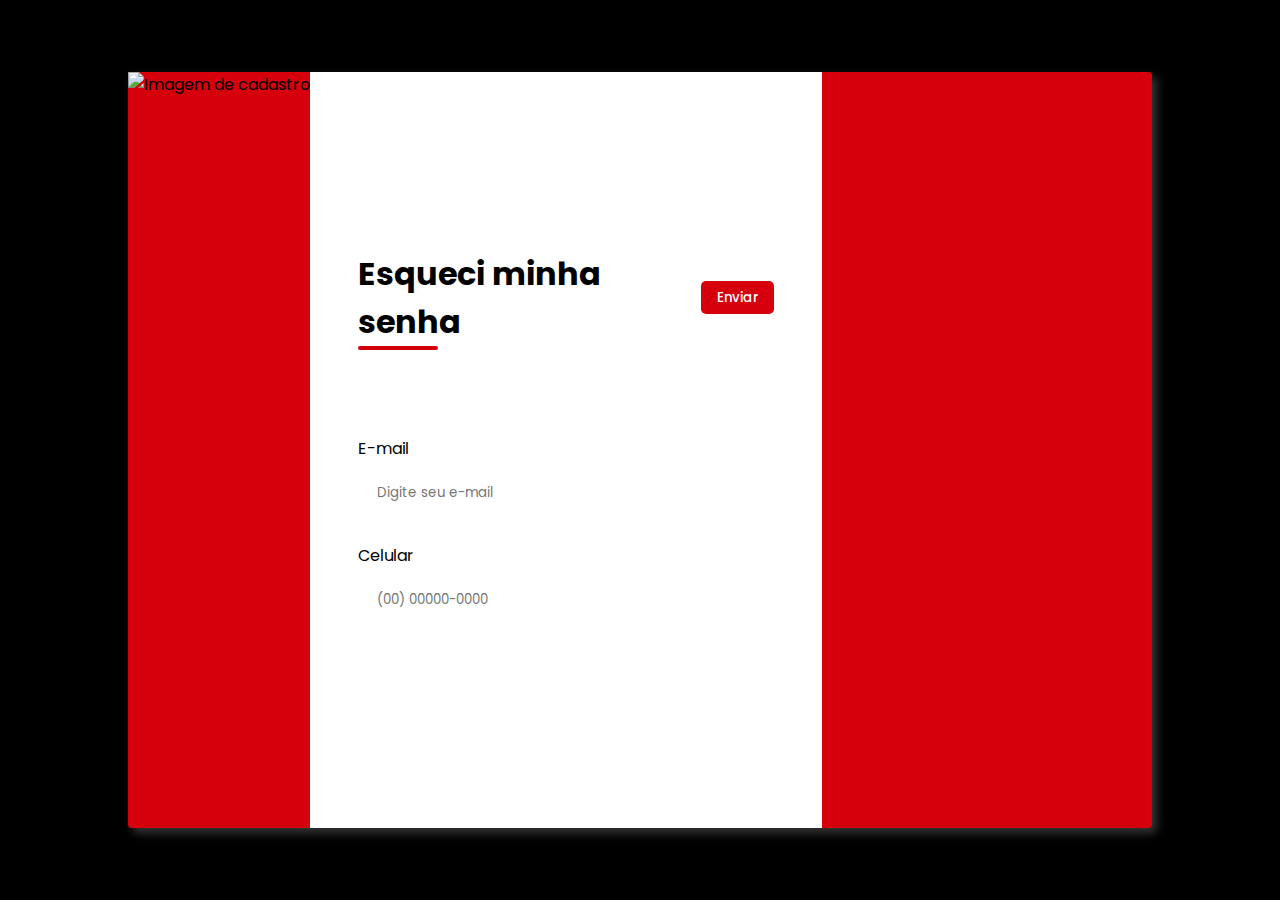
==== esqueci_Senha.html @ b3949811 "Add files via upload" ====
<!DOCTYPE html>
<html lang="pt-br">
<head>
    <meta charset="UTF-8">
    <meta http-equiv="X-UA-Compatible" content="IE=edge">
    <meta name="viewport" content="width=device-width, initial-scale=1.0">
    <link rel="stylesheet" href="/style_esqueci_senha.css">
    <title>HOMOLOG S.A</title>
</head>

<body>
    <div class="container">
        <div class="form-img">
            <img src="./images/undraw_profile_details_re_ch9r.svg" alt="Imagem de cadastro">
        </div>
        <div class="form">
            <form action="#">
                <div class="form-header">
                    <div class="title">
                        <h1>Esqueci minha senha</h1>
                    </div>
                    <div class="login-button">
                        <button><a href="#">Enviar</a></button>
                    </div>
                </div>
                
                    <div class="input-box">
                        <label for="email">E-mail</label>
                        <input id="email" type="text" name="email" placeholder="Digite seu e-mail" required>
                    </div>
                    
                    <div class="input-box">
                        <label for="number">Celular</label>
                        <input id="number" type="text" name="number" placeholder="(00) 00000-0000" required>
                    </div>
                    
                   
                </div>
                


               
            </form>
        </div>
    </div>
</body>
</html>
---- style_esqueci_senha.css ----
@import url('https://fonts.googleapis.com/css2?family=Poppins:wght@200;300;400;500;600&display=swap');

*{
    padding: 0;
    margin: 0;
    box-sizing: border-box;
    font-family: 'Poppins', sans-serif;
}

body{
    width: 100%;
    height: 100vh;
    display: flex;
    justify-content: center;
    align-items: center;
    background-color: #000;
}

.container{
    width: 80%;
    height: 84.1vh;
    display: flex;
    background-color: #D6000D;
    box-shadow: 5px 5px 10px rgba(255, 255, 255, 0.212);
    border-radius: 4px;
   
}

.form-image{
    width: 50%;
    display: flex;
    justify-content: center;
    align-items: center;
    background-color: #000;
    padding: 1rem;
}

.form-image img{
    width: 31rem;
}

.form{
    width: 50%;
    display: flex;
    justify-content: center;
    align-items: center;
    flex-direction: column;
    background-color: #fff;
    padding: 3rem;
}

.form-header{
    margin-bottom: 90px;
    display: flex;
    justify-content: space-between;
}

.login-button{
    align-items: center;
    display: flex;
}

.login-button button{
    border: none;
    background-color: #D6000D;
    padding: 0.4rem 1rem;
    border-radius: 5px;
    cursor: pointer;
    margin-left: 18px;
}

.login-button button:hover{
    background-color: #000;
    color: #fff;
}

.login-button button a {
    text-decoration: none;
    font-weight: 500;
    color: #fff;
    
}

.form-header h1::after{
    content: '';
    display: block;
    width: 5rem;
    height: 0.3rem;
    background-color: #D6000D;
    margin: 0 auto;
    position: absolute;
    border-radius: 10px;
}

.input-group{
    display: flex;
    flex-wrap: wrap;
    justify-content: space-between;
    padding: 1rem 0;
}

.input-box{
    display: flex;
    flex-direction: column;
    margin-bottom: 1.1rem;
}

.input-box input {
    margin: 0.6rem 0;
    padding: 0.8rem 1.2rem;
    border: none;
    border-radius: 10px;
    box-sizing: 1px 1px 6px #000;
}


.input-box input:hover{
    background-color: #333;
}

.input-box input:focus-visible{
    outline: 1px solid #D6000D;
}
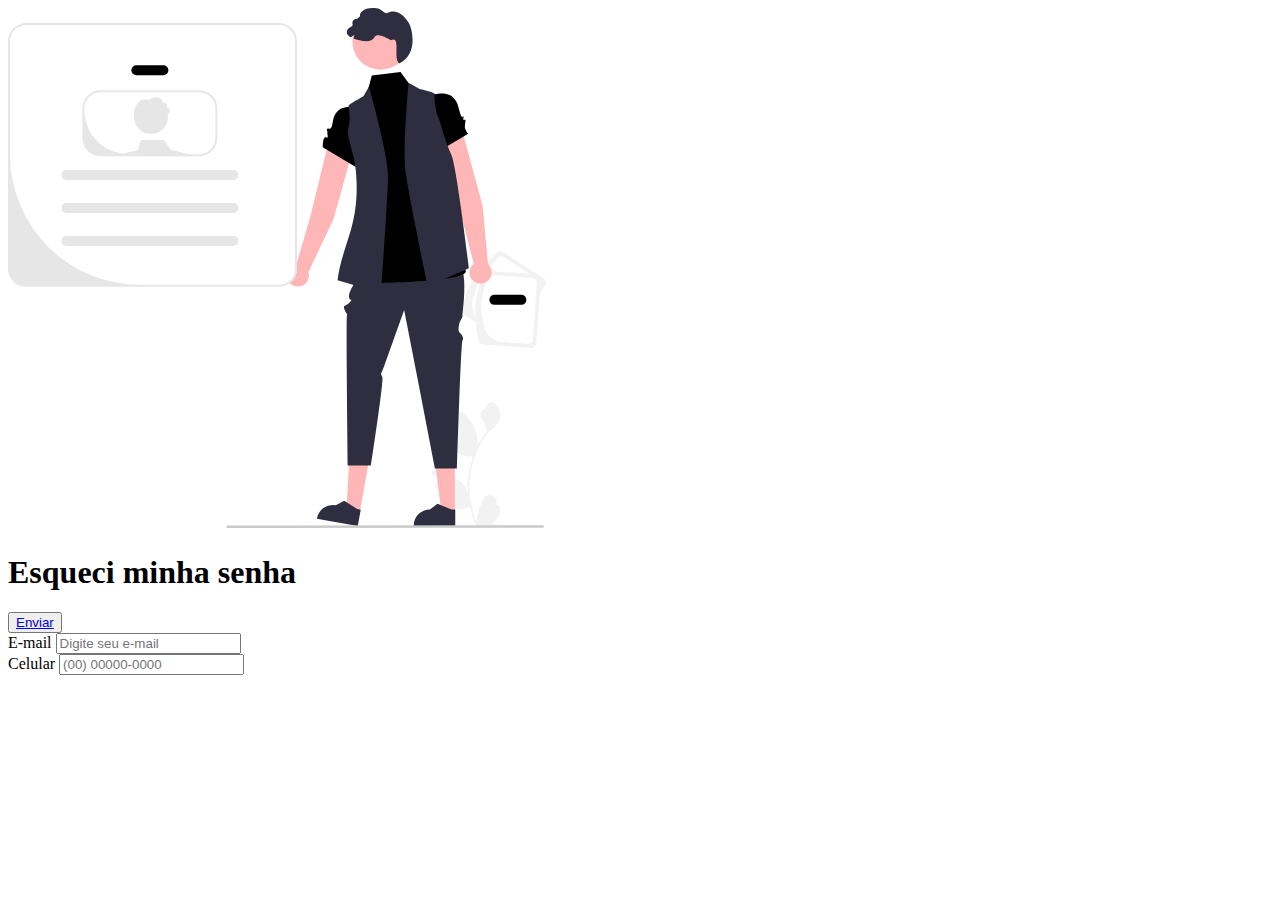
==== commit 9fdb9842: "Update esqueci_Senha.html" ====
--- a/esqueci_Senha.html
+++ b/esqueci_Senha.html
@@ -4,7 +4,7 @@
     <meta charset="UTF-8">
     <meta http-equiv="X-UA-Compatible" content="IE=edge">
     <meta name="viewport" content="width=device-width, initial-scale=1.0">
-    <link rel="stylesheet" href="/style_esqueci_senha.css">
+    <link rel="stylesheet" href="landing-page-software/style_esqueci_senha.css">
     <title>HOMOLOG S.A</title>
 </head>
 
@@ -44,4 +44,4 @@
         </div>
     </div>
 </body>
-</html>+</html>
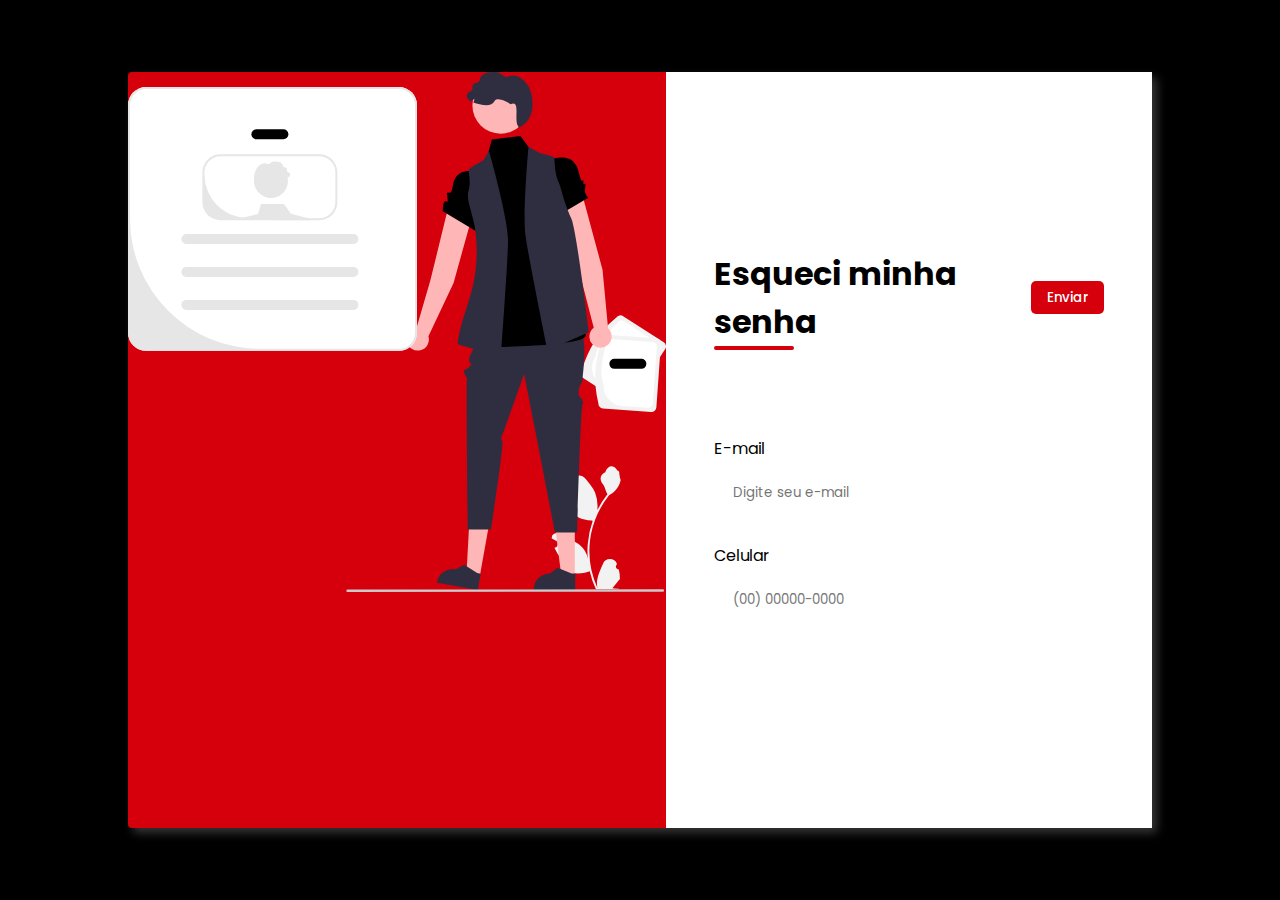
==== commit ed41b014: "Update esqueci_Senha.html" ====
--- a/esqueci_Senha.html
+++ b/esqueci_Senha.html
@@ -4,7 +4,8 @@
     <meta charset="UTF-8">
     <meta http-equiv="X-UA-Compatible" content="IE=edge">
     <meta name="viewport" content="width=device-width, initial-scale=1.0">
-    <link rel="stylesheet" href="landing-page-software/style_esqueci_senha.css">
+    <link rel="stylesheet" type="text/css" href="style_esqueci_senha.css">
+    
     <title>HOMOLOG S.A</title>
 </head>
 
--- a/style_esqueci_senha.css
+++ b/style_esqueci_senha.css
@@ -0,0 +1,123 @@
+@import url('https://fonts.googleapis.com/css2?family=Poppins:wght@200;300;400;500;600&display=swap');
+
+*{
+    padding: 0;
+    margin: 0;
+    box-sizing: border-box;
+    font-family: 'Poppins', sans-serif;
+}
+
+body{
+    width: 100%;
+    height: 100vh;
+    display: flex;
+    justify-content: center;
+    align-items: center;
+    background-color: #000;
+}
+
+.container{
+    width: 80%;
+    height: 84.1vh;
+    display: flex;
+    background-color: #D6000D;
+    box-shadow: 5px 5px 10px rgba(255, 255, 255, 0.212);
+    border-radius: 4px;
+   
+}
+
+.form-image{
+    width: 50%;
+    display: flex;
+    justify-content: center;
+    align-items: center;
+    background-color: #000;
+    padding: 1rem;
+}
+
+.form-image img{
+    width: 31rem;
+}
+
+.form{
+    width: 50%;
+    display: flex;
+    justify-content: center;
+    align-items: center;
+    flex-direction: column;
+    background-color: #fff;
+    padding: 3rem;
+}
+
+.form-header{
+    margin-bottom: 90px;
+    display: flex;
+    justify-content: space-between;
+}
+
+.login-button{
+    align-items: center;
+    display: flex;
+}
+
+.login-button button{
+    border: none;
+    background-color: #D6000D;
+    padding: 0.4rem 1rem;
+    border-radius: 5px;
+    cursor: pointer;
+    margin-left: 18px;
+}
+
+.login-button button:hover{
+    background-color: #000;
+    color: #fff;
+}
+
+.login-button button a {
+    text-decoration: none;
+    font-weight: 500;
+    color: #fff;
+    
+}
+
+.form-header h1::after{
+    content: '';
+    display: block;
+    width: 5rem;
+    height: 0.3rem;
+    background-color: #D6000D;
+    margin: 0 auto;
+    position: absolute;
+    border-radius: 10px;
+}
+
+.input-group{
+    display: flex;
+    flex-wrap: wrap;
+    justify-content: space-between;
+    padding: 1rem 0;
+}
+
+.input-box{
+    display: flex;
+    flex-direction: column;
+    margin-bottom: 1.1rem;
+}
+
+.input-box input {
+    margin: 0.6rem 0;
+    padding: 0.8rem 1.2rem;
+    border: none;
+    border-radius: 10px;
+    box-sizing: 1px 1px 6px #000;
+}
+
+
+.input-box input:hover{
+    background-color: #333;
+}
+
+.input-box input:focus-visible{
+    outline: 1px solid #D6000D;
+}